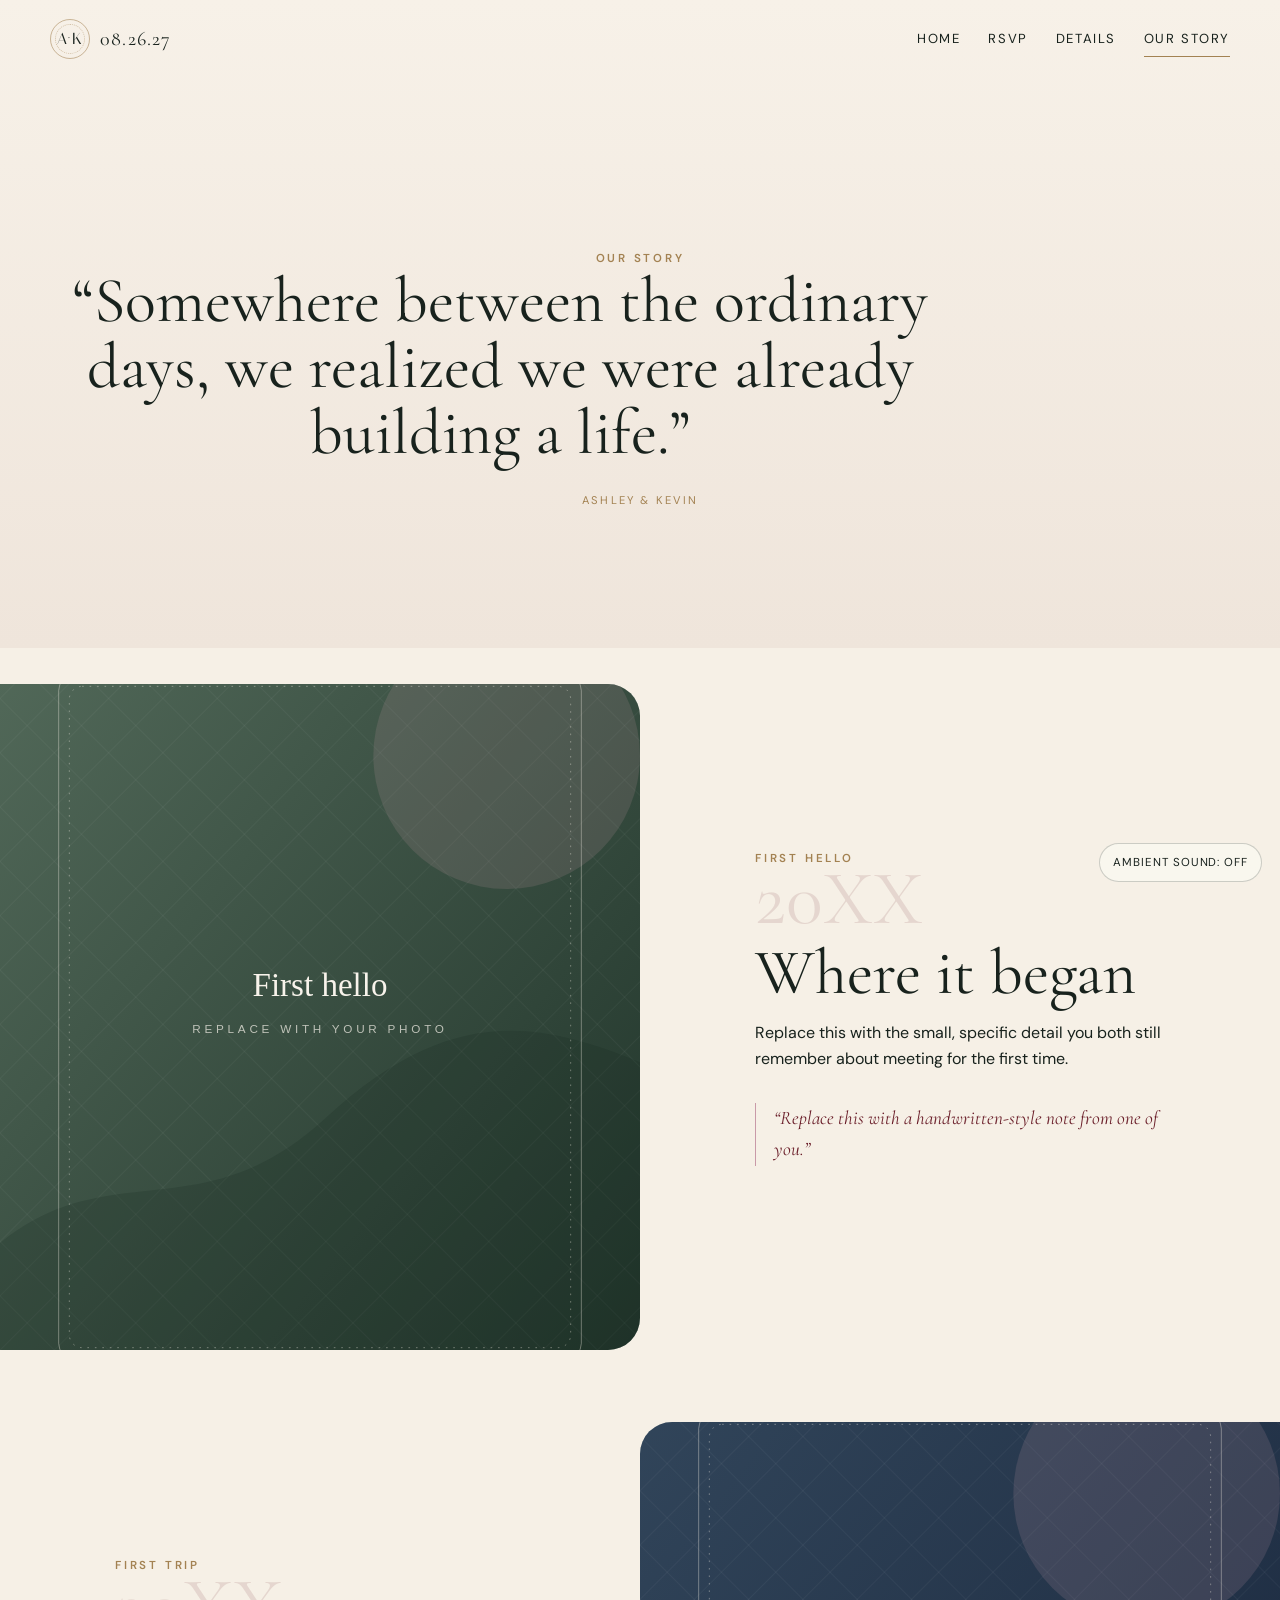
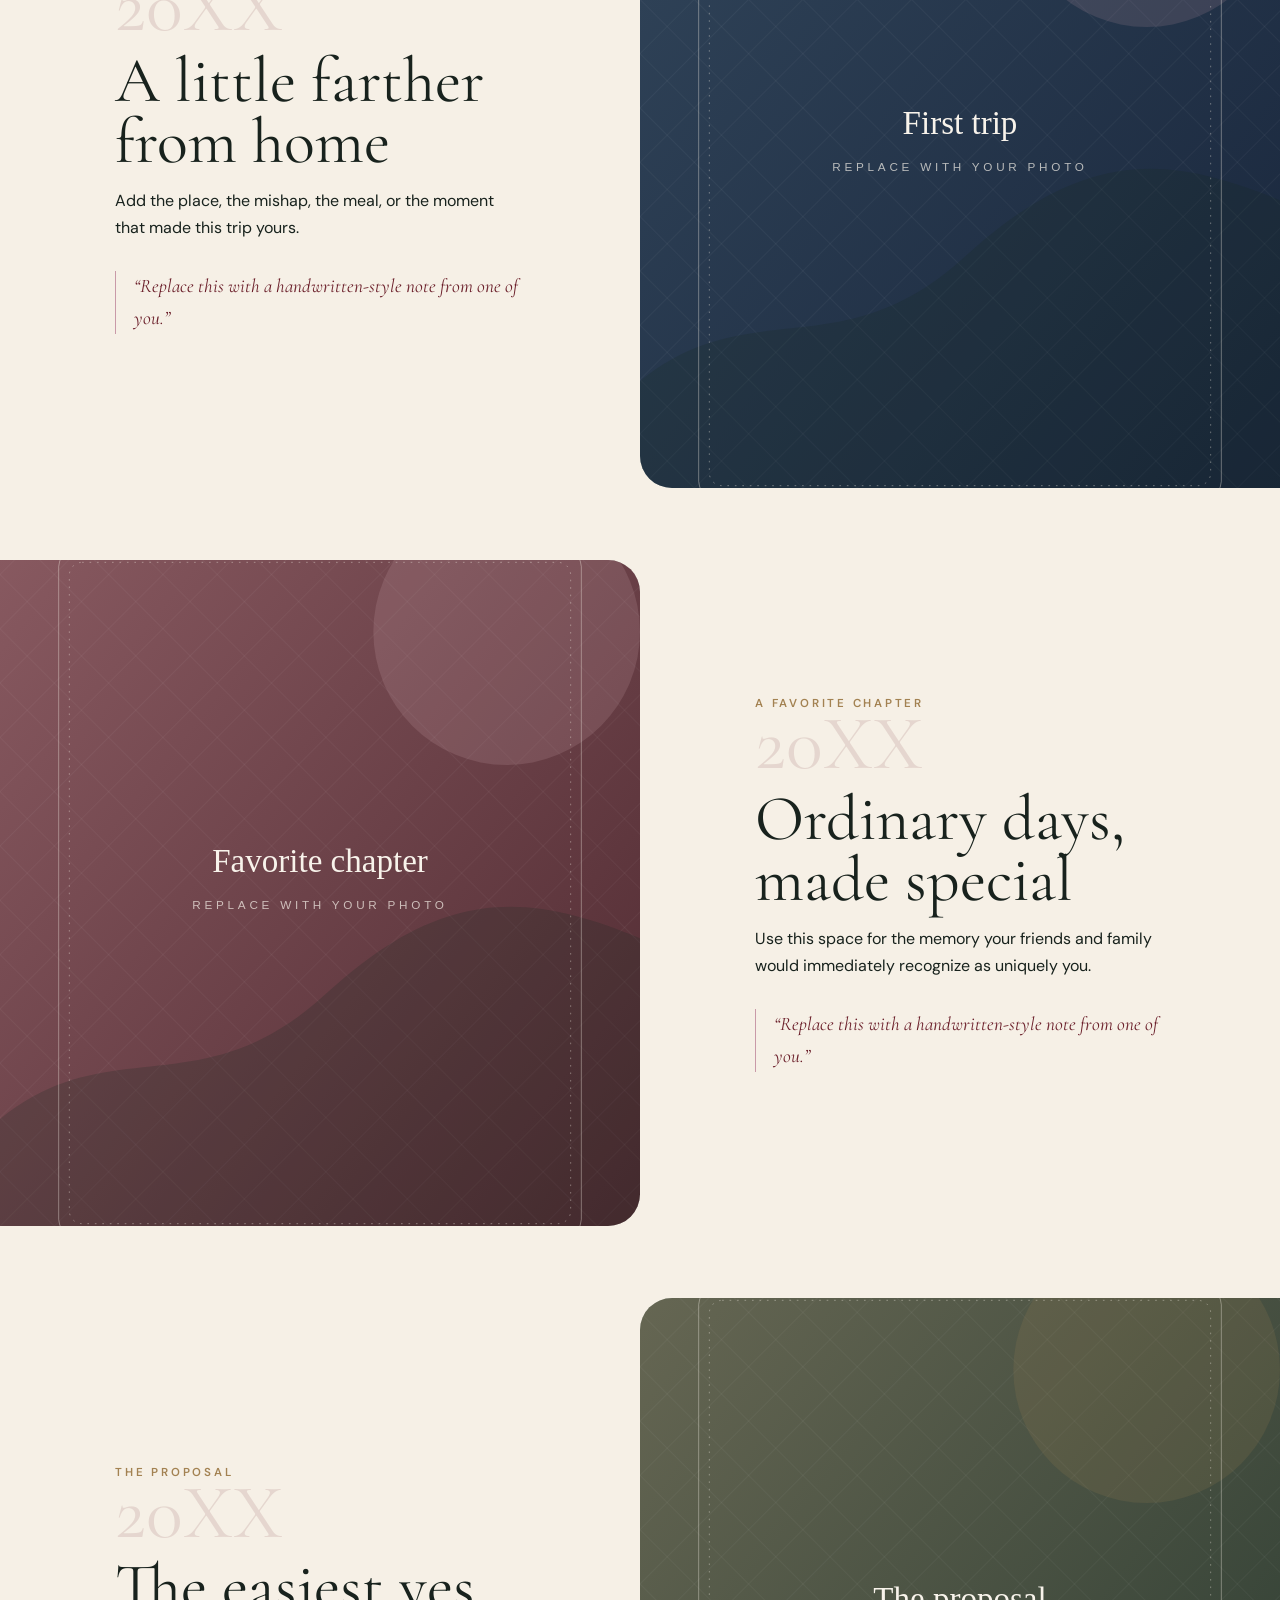
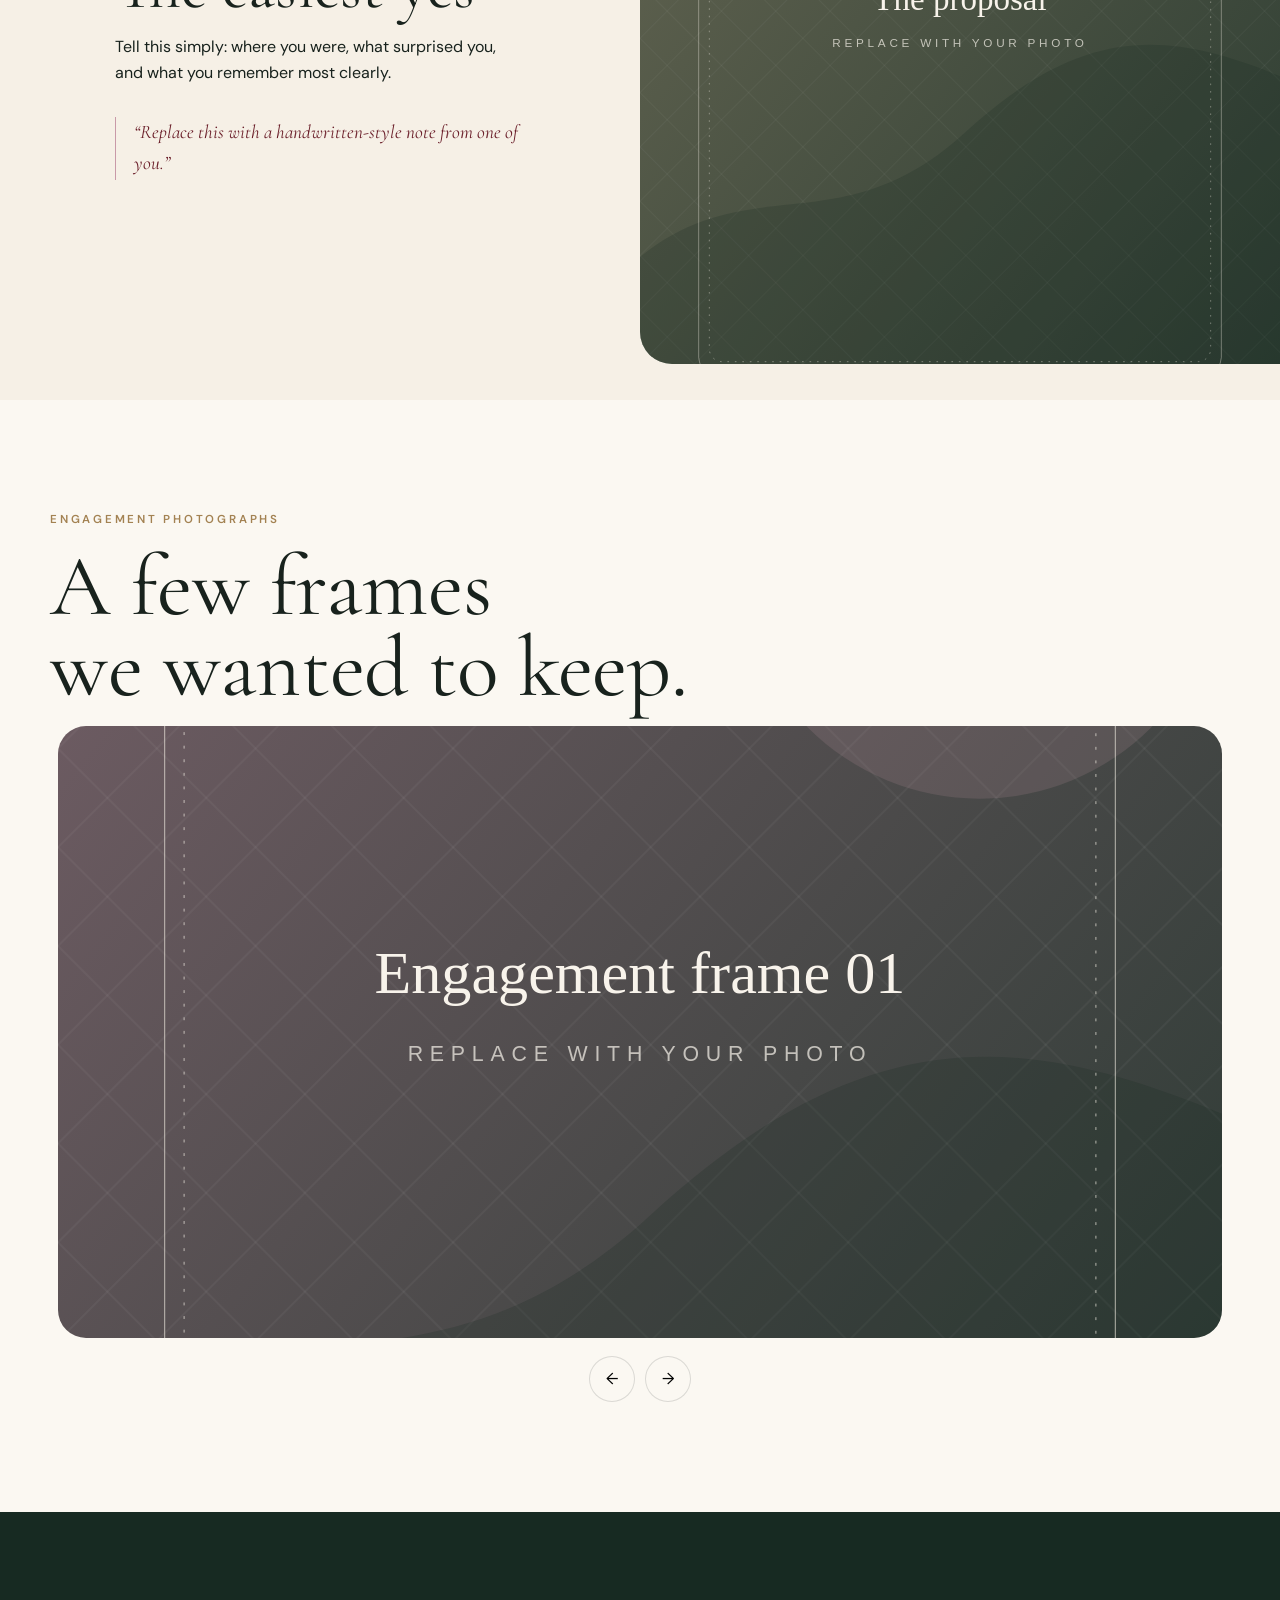
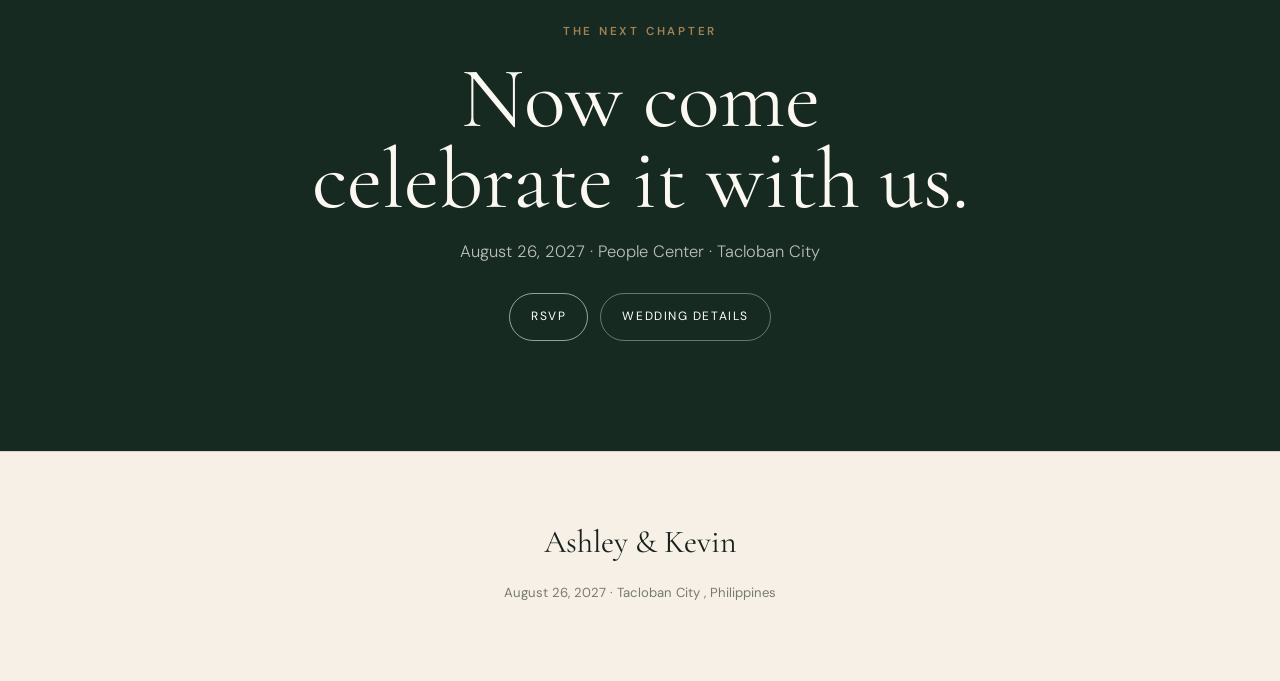
==== story.html @ 01c3bd69 "Add initial wedpage files" ====
<!DOCTYPE html>
<html lang="en">
 <head>
  <meta charset="utf-8"/>
  <meta content="width=device-width,initial-scale=1" name="viewport"/>
  <title>
   Our Love Story · [Bride Name] &amp; [Groom Name]
  </title>
  <link href="assets/css/styles.css" rel="stylesheet"/>
 </head>
 <body data-page="story">
  <a class="skip-link" href="#main">
   Skip to content
  </a>
  <header class="site-header">
   <div class="nav">
    <a class="brand" href="index.html">
     <span class="brand-mark">
      A·K
     </span>
     <span>
      08.26.27
     </span>
    </a>
    <nav class="nav-links">
     <a data-nav="home" href="index.html">
      Home
     </a>
     <a data-nav="rsvp" href="rsvp.html">
      RSVP
     </a>
     <a data-nav="details" href="details.html">
      Details
     </a>
     <a data-nav="story" href="story.html">
      Our Story
     </a>
    </nav>
    <button aria-expanded="false" aria-label="Open menu" class="menu-btn">
     <span>
     </span>
    </button>
   </div>
  </header>
  <div class="mobile-drawer">
   <nav>
    <a href="index.html">
     Home
    </a>
    <a href="rsvp.html">
     RSVP
    </a>
    <a href="details.html">
     Wedding Details
    </a>
    <a href="story.html">
     Our Love Story
    </a>
   </nav>
  </div>
  <button aria-pressed="false" class="sound-toggle" data-on="false" type="button">
   Ambient sound: Off
  </button>
  <main id="main">
   <section class="story-intro">
    <div class="container">
     <div class="eyebrow">
      Our story
     </div>
     <blockquote>
      “Somewhere between the ordinary days, we realized we were already building a life.”
     </blockquote>
     <cite>
      <span data-bride="">
      </span>
      &amp;
      <span data-groom="">
      </span>
     </cite>
    </div>
   </section>
   <div id="story-host">
   </div>
   <section class="section" style="background:var(--paper)">
    <div class="container">
     <div class="eyebrow reveal">
      Engagement photographs
     </div>
     <h2 class="section-title reveal">
      A few frames
      <br/>
      we wanted to keep.
     </h2>
     <div aria-label="Engagement photo carousel" class="carousel-shell reveal">
      <div class="carousel-track">
       <div class="carousel-slide">
        <img alt="Engagement photo placeholder one" loading="lazy" src="assets/images/carousel-01.svg"/>
       </div>
       <div class="carousel-slide">
        <img alt="Engagement photo placeholder two" loading="lazy" src="assets/images/carousel-02.svg"/>
       </div>
       <div class="carousel-slide">
        <img alt="Engagement photo placeholder three" loading="lazy" src="assets/images/carousel-03.svg"/>
       </div>
      </div>
      <div class="carousel-controls">
       <button aria-label="Previous photo" data-prev="">
        ←
       </button>
       <button aria-label="Next photo" data-next="">
        →
       </button>
      </div>
     </div>
    </div>
   </section>
   <section class="section" style="background:var(--forest-deep);color:var(--paper);text-align:center">
    <div class="container">
     <div class="eyebrow reveal">
      The next chapter
     </div>
     <h2 class="section-title reveal">
      Now come
      <br/>
      celebrate it with us.
     </h2>
     <p class="section-lede reveal" style="margin:0 auto 28px;color:rgba(251,248,242,.72)">
      August 26, 2027 · People Center · Tacloban City
     </p>
     <div class="btn-row reveal" style="justify-content:center">
      <a class="btn" href="rsvp.html" style="border-color:rgba(255,255,255,.55);color:white">
       RSVP
      </a>
      <a class="btn" href="details.html" style="border-color:rgba(255,255,255,.35);color:white">
       Wedding details
      </a>
     </div>
    </div>
   </section>
  </main>
  <footer class="footer">
   <div class="container">
    <div class="footer-mark">
     <span data-bride="">
     </span>
     &amp;
     <span data-groom="">
     </span>
    </div>
    <p>
     <span data-date-display="">
     </span>
     ·
     <span data-city="">
     </span>
     , Philippines
    </p>
   </div>
  </footer>
  <script src="assets/js/config.js">
  </script>
  <script src="assets/js/main.js">
  </script>
 </body>
</html>
---- assets/css/styles.css ----
@import url('https://fonts.googleapis.com/css2?family=Cormorant+Garamond:ital,wght@0,400;0,500;0,600;1,400&family=DM+Sans:wght@300;400;500;600&family=Italiana&display=swap');

:root {
  --ivory:#f6f0e6; --paper:#fbf8f2; --ink:#18221d; --forest:#30483a; --forest-deep:#172a22;
  --wine:#6b1f2a; --navy:#17243a; --blush:#c99aa8; --gold:#a38252; --muted:#77766f;
  --line:rgba(24,34,29,.14); --glass:rgba(250,247,239,.76); --shadow:0 24px 70px rgba(21,32,25,.14);
  --serif:'Cormorant Garamond', Georgia, serif; --display:'Italiana','Cormorant Garamond',serif; --sans:'DM Sans',Arial,sans-serif;
  --radius:28px; --max:1180px;
}
*{box-sizing:border-box} html{scroll-behavior:smooth} body{margin:0;background:var(--ivory);color:var(--ink);font-family:var(--sans);font-size:16px;line-height:1.65;overflow-x:hidden}
a{color:inherit;text-decoration:none} button,input,select,textarea{font:inherit} button,a{ -webkit-tap-highlight-color:transparent }
img{max-width:100%;display:block}.skip-link{position:fixed;left:16px;top:-80px;z-index:9999;background:var(--paper);padding:10px 14px;border-radius:8px}.skip-link:focus{top:16px}
.site-header{position:fixed;inset:0 0 auto 0;z-index:1000;height:78px;display:flex;align-items:center;transition:.35s ease}.site-header.scrolled{background:rgba(246,240,230,.9);backdrop-filter:blur(18px);border-bottom:1px solid var(--line)}
.nav{width:min(var(--max),calc(100% - 36px));margin:auto;display:flex;align-items:center;justify-content:space-between}.brand{display:flex;align-items:center;gap:10px;font-family:var(--serif);font-size:1.25rem;letter-spacing:.06em}.brand-mark{width:40px;height:40px;border:1px solid rgba(163,130,82,.55);border-radius:50%;display:grid;place-items:center;font-family:var(--display);font-size:1rem;position:relative}.brand-mark:after{content:"";position:absolute;inset:4px;border:1px dotted rgba(163,130,82,.45);border-radius:50%}
.nav-links{display:flex;gap:28px;align-items:center;font-size:.82rem;text-transform:uppercase;letter-spacing:.12em}.nav-links a{position:relative}.nav-links a:after{content:"";position:absolute;left:0;right:100%;bottom:-7px;height:1px;background:var(--gold);transition:.25s}.nav-links a:hover:after,.nav-links a.active:after{right:0}.nav-rsvp{padding:10px 18px;border:1px solid rgba(24,34,29,.28);border-radius:999px}.menu-btn{display:none;width:44px;height:44px;border:0;background:transparent;position:relative}.menu-btn span,.menu-btn:before,.menu-btn:after{content:"";position:absolute;left:10px;right:10px;height:1px;background:var(--ink);transition:.25s}.menu-btn:before{top:14px}.menu-btn span{top:21px}.menu-btn:after{top:28px}.menu-btn.open:before{transform:translateY(7px) rotate(45deg)}.menu-btn.open span{opacity:0}.menu-btn.open:after{transform:translateY(-7px) rotate(-45deg)}
.mobile-drawer{position:fixed;inset:0;z-index:990;background:rgba(246,240,230,.98);display:grid;place-items:center;opacity:0;visibility:hidden;transition:.3s}.mobile-drawer.open{opacity:1;visibility:visible}.mobile-drawer nav{display:flex;flex-direction:column;text-align:center;gap:24px;font-family:var(--serif);font-size:2rem}.sound-toggle{position:fixed;right:18px;bottom:18px;z-index:850;border:1px solid rgba(24,34,29,.2);background:rgba(250,247,239,.88);backdrop-filter:blur(12px);border-radius:999px;padding:9px 13px;font-size:.72rem;letter-spacing:.08em;text-transform:uppercase;color:var(--ink);cursor:pointer}
.container{width:min(var(--max),calc(100% - 36px));margin-inline:auto}.section{padding:110px 0}.eyebrow{font-size:.72rem;text-transform:uppercase;letter-spacing:.24em;color:var(--gold);font-weight:600}.section-title{font-family:var(--serif);font-weight:400;font-size:clamp(2.6rem,7vw,5.4rem);line-height:.94;margin:.2em 0}.section-lede{max-width:660px;color:#565b56;font-weight:300;font-size:1.03rem}.hairline{width:74px;height:1px;background:var(--gold);margin:24px 0}.btn-row{display:flex;gap:12px;flex-wrap:wrap}.btn{display:inline-flex;align-items:center;justify-content:center;min-height:48px;padding:0 21px;border-radius:999px;border:1px solid var(--ink);font-size:.75rem;text-transform:uppercase;letter-spacing:.13em;transition:.25s;background:transparent;cursor:pointer}.btn.primary{background:var(--forest-deep);border-color:var(--forest-deep);color:var(--paper)}.btn.secondary{background:rgba(251,248,242,.45)}.btn:hover{transform:translateY(-2px);box-shadow:0 8px 25px rgba(24,34,29,.1)}
.reveal{opacity:0;transform:translateY(22px);transition:opacity .8s ease,transform .8s ease}.reveal.visible{opacity:1;transform:none}
.page-hero{padding:160px 0 88px;position:relative;overflow:hidden}.page-hero:before{content:"";position:absolute;width:340px;height:340px;border-radius:50%;background:radial-gradient(circle,rgba(201,154,168,.16),transparent 65%);right:-90px;top:30px}.page-hero .section-title{max-width:900px}
/* HOME */
.hero{min-height:100svh;display:grid;place-items:center;position:relative;overflow:hidden;background:radial-gradient(circle at 50% 36%,rgba(255,255,255,.72),transparent 34%),linear-gradient(180deg,#f9f4eb 0%,#f2eadf 64%,#dfe2d7 100%)}
.hero-landscape{position:absolute;inset:auto 0 0;height:41%;pointer-events:none}.hero-landscape:before{content:"";position:absolute;inset:15% -8% -30%;background:linear-gradient(180deg,rgba(48,72,58,.08),rgba(23,42,34,.28));clip-path:polygon(0 45%,12% 31%,23% 42%,33% 20%,44% 40%,57% 22%,69% 39%,81% 18%,100% 35%,100% 100%,0 100%)}.hero-landscape:after{content:"";position:absolute;left:-5%;right:-5%;bottom:-30px;height:52%;background:linear-gradient(180deg,rgba(23,36,58,.05),rgba(23,36,58,.14));border-radius:50% 50% 0 0/25% 25% 0 0;animation:water 8s ease-in-out infinite alternate}@keyframes water{to{transform:translateY(8px) scaleX(1.02)}}
.hero-inner{position:relative;z-index:4;text-align:center;width:min(920px,calc(100% - 32px));padding:90px 0 155px}.hero-kicker{font-size:.72rem;letter-spacing:.28em;text-transform:uppercase;color:var(--gold);margin-bottom:23px}.monogram{width:158px;height:158px;margin:0 auto 23px;position:relative;display:grid;place-items:center;color:var(--forest-deep)}.monogram:before,.monogram:after{content:"";position:absolute;border:1px solid rgba(163,130,82,.48);border-radius:48% 52% 50% 50%;inset:3px;transform:rotate(8deg)}.monogram:after{inset:12px;transform:rotate(-12deg);border-style:dotted}.mono-letters{font-family:var(--display);font-size:4.8rem;letter-spacing:-.25em;transform:translateX(-.12em)}.mono-letters i{font-family:var(--serif);font-size:1.55rem;color:var(--gold);font-weight:400;margin:0 .2em}.hero-names{font-family:var(--serif);font-weight:400;font-size:clamp(3.3rem,9vw,7.3rem);line-height:.83;margin:0;letter-spacing:-.035em}.hero-date{font-family:var(--serif);font-size:1.25rem;letter-spacing:.24em;margin:20px 0 6px}.hero-location{font-size:.78rem;letter-spacing:.16em;text-transform:uppercase;color:#4f5d54}.hero-copy{font-family:var(--serif);font-size:clamp(1.2rem,2.5vw,1.55rem);max-width:580px;margin:24px auto 26px;color:#465047}.hero .btn-row{justify-content:center}
.countdown-wrap{position:absolute;z-index:6;left:50%;transform:translateX(-50%);bottom:40px;width:min(680px,calc(100% - 32px));padding:14px;border:1px solid rgba(255,255,255,.52);border-radius:24px;background:rgba(250,247,239,.68);backdrop-filter:blur(18px);box-shadow:0 15px 45px rgba(23,42,34,.09)}.countdown{display:grid;grid-template-columns:repeat(4,1fr)}.countdown div{padding:8px 10px;border-right:1px solid var(--line)}.countdown div:last-child{border-right:0}.countdown strong{display:block;font-family:var(--serif);font-size:2rem;line-height:1}.countdown span{font-size:.58rem;letter-spacing:.16em;text-transform:uppercase;color:#646962}.countdown-label{text-align:center;font-family:var(--serif);font-style:italic;font-size:.92rem;margin-bottom:7px;color:#585f58}.scroll-cue{position:absolute;bottom:18px;left:28px;z-index:5;font-size:.6rem;text-transform:uppercase;letter-spacing:.18em;writing-mode:vertical-rl}.scroll-cue:after{content:"";display:block;width:1px;height:48px;background:var(--gold);margin:10px auto}
.botanical{position:absolute;z-index:3;opacity:.67;filter:drop-shadow(0 16px 28px rgba(25,44,34,.08));animation:sway 7s ease-in-out infinite alternate;transform-origin:bottom}.botanical.left{width:260px;left:-55px;bottom:17%;}.botanical.right{width:230px;right:-42px;top:8%;animation-delay:-2s}@keyframes sway{to{transform:rotate(2.2deg) translateY(5px)}}.petal{position:absolute;z-index:2;width:9px;height:15px;border-radius:70% 30% 60% 40%;background:var(--blush);opacity:.22;animation:fall linear infinite}@keyframes fall{from{transform:translate3d(0,-12vh,0) rotate(0)}to{transform:translate3d(42px,112vh,0) rotate(280deg)}}
.invite-strip{background:var(--forest-deep);color:var(--paper);padding:78px 0}.invite-strip .container{display:grid;grid-template-columns:1fr 1.2fr;gap:60px;align-items:center}.invite-strip .section-title{font-size:clamp(2.4rem,5vw,4.6rem)}.invite-strip p{color:rgba(251,248,242,.75)}.date-card{border:1px solid rgba(251,248,242,.23);border-radius:var(--radius);padding:38px;display:grid;grid-template-columns:auto 1fr;gap:32px;align-items:center;background:rgba(255,255,255,.025)}.date-card .big-day{font-family:var(--serif);font-size:5.5rem;line-height:.8}.date-card strong{font-family:var(--serif);font-size:1.5rem;font-weight:400}.date-card small{display:block;color:rgba(251,248,242,.65);margin-top:6px}.feature-grid{display:grid;grid-template-columns:repeat(3,1fr);gap:18px;margin-top:46px}.feature-card{min-height:330px;border-radius:var(--radius);padding:32px;background:var(--paper);border:1px solid var(--line);position:relative;overflow:hidden;display:flex;flex-direction:column;justify-content:flex-end}.feature-card:before{content:"";position:absolute;inset:0;background:radial-gradient(circle at 80% 15%,rgba(201,154,168,.17),transparent 34%)}.feature-card:nth-child(2):before{background:radial-gradient(circle at 72% 18%,rgba(23,36,58,.15),transparent 36%)}.feature-card:nth-child(3):before{background:radial-gradient(circle at 76% 20%,rgba(48,72,58,.17),transparent 36%)}.feature-card h3{font-family:var(--serif);font-size:2rem;font-weight:400;line-height:1.05;margin:0 0 8px}.feature-card p{color:#626762}.feature-card a{font-size:.72rem;text-transform:uppercase;letter-spacing:.14em;border-bottom:1px solid var(--gold);width:max-content;padding-bottom:4px}
/* FORMS */
.form-shell{display:grid;grid-template-columns:.75fr 1.25fr;gap:70px;align-items:start}.form-aside{position:sticky;top:115px}.form-panel{background:var(--paper);border:1px solid var(--line);border-radius:30px;padding:clamp(24px,5vw,48px);box-shadow:var(--shadow)}.field-grid{display:grid;grid-template-columns:1fr 1fr;gap:18px}.field{display:flex;flex-direction:column;gap:8px;margin-bottom:18px}.field.full{grid-column:1/-1}.field label{font-size:.72rem;text-transform:uppercase;letter-spacing:.11em;color:#656760}.field input,.field select,.field textarea{width:100%;border:0;border-bottom:1px solid #b9b5ab;background:transparent;padding:12px 2px;color:var(--ink);outline:none;border-radius:0}.field textarea{min-height:105px;resize:vertical}.field input:focus,.field select:focus,.field textarea:focus{border-color:var(--forest);box-shadow:0 1px 0 var(--forest)}.radio-row{display:flex;gap:12px;flex-wrap:wrap}.choice{position:relative}.choice input{position:absolute;opacity:0}.choice label{display:block;border:1px solid var(--line);padding:11px 15px;border-radius:999px;cursor:pointer;text-transform:none;letter-spacing:0;font-size:.9rem}.choice input:checked+label{background:var(--forest-deep);color:white;border-color:var(--forest-deep)}.form-note{padding:15px 18px;background:rgba(163,130,82,.08);border-left:2px solid var(--gold);font-size:.86rem;color:#5d5d55;margin:18px 0}.success-state{display:none;text-align:center;padding:35px 10px}.success-state.show{display:block}.success-ring{width:92px;height:92px;border:1px solid var(--gold);border-radius:50%;margin:auto;display:grid;place-items:center;animation:successPop .7s cubic-bezier(.17,.84,.44,1.18)}.success-ring span{font-family:var(--serif);font-size:2.6rem}@keyframes successPop{from{transform:scale(.55);opacity:0}}
/* DETAILS */
.quickfacts{display:grid;grid-template-columns:repeat(4,1fr);gap:1px;background:var(--line);border:1px solid var(--line);border-radius:24px;overflow:hidden;margin-top:44px}.fact{background:var(--paper);padding:28px}.fact small{display:block;font-size:.64rem;text-transform:uppercase;letter-spacing:.16em;color:var(--gold);margin-bottom:8px}.fact strong{font-family:var(--serif);font-size:1.35rem;font-weight:500}.timeline{position:relative;margin-top:50px}.timeline:before{content:"";position:absolute;left:50%;top:0;bottom:0;width:1px;background:var(--line)}.timeline-item{display:grid;grid-template-columns:1fr 74px 1fr;align-items:center;margin:0 0 18px}.timeline-item:nth-child(odd) .timeline-copy{grid-column:1;text-align:right}.timeline-item:nth-child(odd) .timeline-time{grid-column:2}.timeline-item:nth-child(odd) .timeline-empty{grid-column:3}.timeline-item:nth-child(even) .timeline-empty{grid-column:1}.timeline-item:nth-child(even) .timeline-time{grid-column:2}.timeline-item:nth-child(even) .timeline-copy{grid-column:3}.timeline-time{width:58px;height:58px;border-radius:50%;background:var(--paper);border:1px solid var(--gold);display:grid;place-items:center;font-size:.65rem;text-align:center;z-index:2}.timeline-copy{padding:28px}.timeline-copy h3{font-family:var(--serif);font-size:1.7rem;font-weight:400;margin:0}.timeline-copy p{margin:3px 0;color:#666962;font-size:.9rem}.palette-grid{display:grid;grid-template-columns:repeat(4,1fr);gap:12px;margin:28px 0}.swatch{border-radius:20px;overflow:hidden;border:1px solid var(--line);background:var(--paper)}.swatch-color{height:120px}.swatch-meta{padding:15px}.swatch-meta strong{display:block;font-family:var(--serif);font-size:1.2rem}.swatch-meta small{color:#696b65}.attire-grid,.info-grid{display:grid;grid-template-columns:1fr 1fr;gap:18px}.info-card{background:var(--paper);border:1px solid var(--line);border-radius:24px;padding:28px}.info-card h3{font-family:var(--serif);font-size:1.65rem;font-weight:400;margin:0 0 8px}.info-card p{color:#626660;margin-top:0}.faq{border-top:1px solid var(--line)}.faq-item{border-bottom:1px solid var(--line)}.faq-q{width:100%;background:none;border:0;padding:22px 0;text-align:left;display:flex;justify-content:space-between;gap:20px;font-family:var(--serif);font-size:1.35rem;color:var(--ink);cursor:pointer}.faq-q span:last-child{font-family:var(--sans);transition:.2s}.faq-q[aria-expanded=true] span:last-child{transform:rotate(45deg)}.faq-a{max-height:0;overflow:hidden;transition:max-height .35s ease}.faq-a p{padding:0 0 22px;margin:0;color:#60655f;max-width:760px}
/* STORY */
.story-intro{min-height:72vh;display:grid;place-items:center;text-align:center;padding-top:110px;position:relative;background:linear-gradient(180deg,#f7f1e8,#efe5db)}.story-intro blockquote{font-family:var(--serif);font-size:clamp(2rem,5vw,4.5rem);line-height:1.03;max-width:900px;margin:0}.story-intro cite{display:block;margin-top:25px;font-style:normal;font-size:.7rem;text-transform:uppercase;letter-spacing:.2em;color:var(--gold)}.story-chapter{display:grid;grid-template-columns:1fr 1fr;min-height:82vh;align-items:center}.story-chapter:nth-child(even) .story-image{order:2}.story-image{height:74vh;min-height:480px;overflow:hidden;border-radius:0 32px 32px 0;background:#d9ddd6}.story-chapter:nth-child(even) .story-image{border-radius:32px 0 0 32px}.story-image img{width:100%;height:100%;object-fit:cover;transition:transform 1s ease}.story-image:hover img{transform:scale(1.025)}.story-copy{padding:9vw;max-width:680px}.story-copy .year{font-family:var(--serif);font-size:4.8rem;color:rgba(107,31,42,.12);line-height:.8}.story-copy h2{font-family:var(--serif);font-size:clamp(2.5rem,5vw,4.2rem);font-weight:400;line-height:.95;margin:14px 0}.handnote{font-family:var(--serif);font-style:italic;font-size:1.2rem;color:var(--wine);border-left:1px solid var(--blush);padding-left:18px;margin-top:30px}.carousel-shell{position:relative;overflow:hidden}.carousel-track{display:flex;transition:transform .5s ease}.carousel-slide{min-width:100%;padding:0 8px}.carousel-slide img{width:100%;height:min(68vh,680px);object-fit:cover;border-radius:28px}.carousel-controls{display:flex;justify-content:center;gap:10px;margin-top:18px}.carousel-controls button{width:46px;height:46px;border-radius:50%;border:1px solid var(--line);background:var(--paper);cursor:pointer}
.footer{padding:64px 0;border-top:1px solid var(--line);text-align:center}.footer-mark{font-family:var(--serif);font-size:2rem}.footer p{color:#777a73;font-size:.82rem}.footer-nav{display:flex;justify-content:center;gap:22px;flex-wrap:wrap;font-size:.72rem;text-transform:uppercase;letter-spacing:.12em;margin:18px 0}
@media(max-width:900px){.nav-links{display:none}.menu-btn{display:block}.invite-strip .container,.form-shell{grid-template-columns:1fr}.form-aside{position:static}.feature-grid{grid-template-columns:1fr}.quickfacts{grid-template-columns:1fr 1fr}.palette-grid{grid-template-columns:1fr 1fr}.story-chapter{grid-template-columns:1fr;min-height:auto}.story-chapter:nth-child(even) .story-image{order:0}.story-image,.story-chapter:nth-child(even) .story-image{height:54vh;min-height:380px;border-radius:0}.story-copy{padding:70px 28px}.botanical.left{width:190px}.botanical.right{width:170px}.attire-grid,.info-grid{grid-template-columns:1fr}}
@media(max-width:600px){.site-header{height:68px}.container{width:min(100% - 28px,var(--max))}.section{padding:82px 0}.hero-inner{padding:78px 0 170px}.hero-names{font-size:clamp(3.05rem,16vw,4.8rem)}.monogram{width:125px;height:125px}.mono-letters{font-size:3.8rem}.hero-copy{font-size:1.08rem}.botanical{opacity:.42}.botanical.left{left:-90px;bottom:20%}.botanical.right{right:-80px}.countdown-wrap{bottom:24px}.countdown strong{font-size:1.5rem}.countdown span{font-size:.5rem}.scroll-cue{display:none}.field-grid{grid-template-columns:1fr}.quickfacts{grid-template-columns:1fr}.palette-grid{grid-template-columns:1fr 1fr}.swatch-color{height:88px}.timeline:before{left:28px}.timeline-item,.timeline-item:nth-child(odd),.timeline-item:nth-child(even){grid-template-columns:58px 1fr}.timeline-item .timeline-time,.timeline-item:nth-child(odd) .timeline-time,.timeline-item:nth-child(even) .timeline-time{grid-column:1;grid-row:1}.timeline-item .timeline-copy,.timeline-item:nth-child(odd) .timeline-copy,.timeline-item:nth-child(even) .timeline-copy{grid-column:2;grid-row:1;text-align:left;padding:18px 0 18px 15px}.timeline-empty{display:none}.date-card{grid-template-columns:1fr;padding:28px}.date-card .big-day{font-size:4.5rem}.page-hero{padding-top:125px}.story-intro{min-height:64vh}.story-image{height:48vh;min-height:330px}.sound-toggle{right:12px;bottom:12px}.btn{width:100%}.btn-row{width:100%}}
@media (prefers-reduced-motion:reduce){*,*:before,*:after{scroll-behavior:auto!important;animation-duration:.001ms!important;animation-iteration-count:1!important;transition-duration:.001ms!important}.reveal{opacity:1;transform:none}}

/* Watercolor invitation artwork */
.watercolor-hero-art{position:absolute;inset:0;z-index:2;pointer-events:none;overflow:hidden}
.watercolor-frame{position:absolute;inset:-2%;width:104%;height:104%;object-fit:cover;opacity:.84;mix-blend-mode:multiply;filter:saturate(.88) contrast(.96)}
.watercolor-corner{position:absolute;width:min(48vw,690px);height:auto;opacity:.32;mix-blend-mode:multiply;filter:saturate(.9);pointer-events:none}
.watercolor-corner-left{left:-22%;bottom:-24%;transform:rotate(7deg)}
.watercolor-corner-right{right:-23%;top:-21%;transform:rotate(187deg)}
.hero-landscape{z-index:1;opacity:.55}
.hero-inner,.countdown-wrap,.scroll-cue{z-index:5}
.botanical{display:none!important}

/* Falling watercolor leaves: fixed so they drift through the full page, not only the hero. */
.watercolor-leaf-field{position:fixed;inset:0;z-index:3;pointer-events:none;overflow:hidden;contain:layout paint;isolation:isolate}
.watercolor-leaf{position:absolute;top:-18vh;width:var(--leaf-size,28px);height:auto;opacity:var(--leaf-opacity,.42);will-change:transform;filter:drop-shadow(0 5px 7px rgba(76,48,54,.06));animation:watercolorLeafFall var(--leaf-duration,16s) linear infinite;animation-delay:var(--leaf-delay,0s)}
@keyframes watercolorLeafFall{
  0%{transform:translate3d(0,-16vh,0) rotate(var(--leaf-rot-start,0deg)) scale(.92)}
  22%{transform:translate3d(var(--leaf-drift-a,20px),24vh,0) rotate(calc(var(--leaf-rot-start,0deg) + 95deg)) scale(1)}
  55%{transform:translate3d(var(--leaf-drift-b,-18px),58vh,0) rotate(calc(var(--leaf-rot-start,0deg) + 205deg)) scale(.96)}
  82%{transform:translate3d(var(--leaf-drift-c,28px),88vh,0) rotate(calc(var(--leaf-rot-start,0deg) + 305deg)) scale(1.03)}
  100%{transform:translate3d(var(--leaf-drift-d,8px),118vh,0) rotate(calc(var(--leaf-rot-start,0deg) + 390deg)) scale(.96)}
}

@media(max-width:900px){
  .watercolor-frame{inset:-1% -16%;width:132%;height:102%;object-position:center top;opacity:.76}
  .watercolor-corner{width:72vw;opacity:.22}
  .watercolor-corner-left{left:-38%;bottom:-10%}
  .watercolor-corner-right{right:-42%;top:-8%}
  .watercolor-leaf{opacity:calc(var(--leaf-opacity,.42) * .78)}
}
@media(max-width:600px){
  .watercolor-frame{inset:0 -30%;width:160%;height:100%;opacity:.66}
  .watercolor-corner{display:none}
}
@media(prefers-reduced-motion:reduce){.watercolor-leaf-field{display:none}}

/* =========================================================
   RESPONSIVE HERO COMPOSITION v2
   Keep invitation content and watercolor art composed at any
   browser width/height without overlapping or offscreen crops.
   ========================================================= */
.hero{
  min-height:100svh;
  height:auto;
  display:flex;
  flex-direction:column;
  justify-content:center;
  align-items:center;
  padding:clamp(82px,10vh,112px) 0 clamp(28px,5vh,54px);
  isolation:isolate;
}

/* The watercolor frame always matches the hero box. This keeps the complete
   frame visible instead of zooming it to 132-160% on tablets/phones. */
.watercolor-hero-art{
  inset:0;
  width:100%;
  height:100%;
}
.watercolor-frame{
  inset:0;
  width:100%;
  height:100%;
  object-fit:fill;
  object-position:center;
  opacity:.76;
}

/* The generated hero frame already contains floral corners. Removing the
   duplicated cropped frame prevents giant flowers on narrow/tall screens. */
.watercolor-corner{
  display:none!important;
}

/* Hero content and countdown now live in normal document flow. They can
   shrink on short screens or naturally make the hero slightly taller instead
   of colliding. */
.hero-inner{
  flex:0 0 auto;
  width:min(920px,calc(100% - 32px));
  padding:clamp(12px,2.2vh,26px) 0 clamp(18px,3vh,34px);
}
.countdown-wrap{
  position:relative;
  left:auto;
  bottom:auto;
  transform:none;
  flex:0 0 auto;
  width:min(680px,calc(100% - 32px));
  margin:0 auto;
}
.scroll-cue{
  bottom:clamp(14px,2vh,24px);
}

/* Prevent text dimensions from being controlled almost entirely by width.
   On wide-but-short browser windows, height now participates too. */
.hero-names{
  font-size:clamp(2.75rem,min(8vw,9.5vh),7.3rem);
}
.monogram{
  width:clamp(108px,min(11vw,17vh),158px);
  height:clamp(108px,min(11vw,17vh),158px);
  margin-bottom:clamp(12px,2vh,23px);
}
.mono-letters{
  font-size:clamp(3.25rem,min(5vw,8vh),4.8rem);
}
.hero-kicker{
  margin-bottom:clamp(12px,2.2vh,23px);
}
.hero-date{
  margin:clamp(10px,1.7vh,20px) 0 6px;
}
.hero-copy{
  margin:clamp(13px,2vh,24px) auto clamp(15px,2.3vh,26px);
}

/* The landscape is decorative only; keep it pinned to the lower hero without
   forcing the invitation content to match its dimensions. */
.hero-landscape{
  height:clamp(220px,38%,420px);
}

/* Wide laptops with a short browser viewport need vertical compression. */
@media (min-width:901px) and (max-height:820px){
  .hero{
    padding-top:82px;
    padding-bottom:24px;
  }
  .hero-inner{
    padding-top:4px;
    padding-bottom:14px;
  }
  .hero-kicker{font-size:.65rem;margin-bottom:8px}
  .monogram{width:92px;height:92px;margin-bottom:8px}
  .mono-letters{font-size:2.9rem}
  .mono-letters i{font-size:1.15rem}
  .hero-names{font-size:clamp(2.8rem,7.2vh,4.7rem);line-height:.88}
  .hero-date{font-size:1rem;margin:9px 0 3px}
  .hero-location{font-size:.69rem}
  .hero-copy{font-size:1.08rem;line-height:1.42;margin:10px auto 12px;max-width:640px}
  .hero .btn{min-height:42px;padding-inline:18px}
  .countdown-wrap{padding:10px;width:min(650px,calc(100% - 32px))}
  .countdown-label{font-size:.82rem;margin-bottom:3px}
  .countdown div{padding:5px 10px}
  .countdown strong{font-size:1.65rem}
}

/* Very short windows should scroll rather than overlap. */
@media (max-height:620px){
  .hero{
    justify-content:flex-start;
    min-height:100svh;
    padding-top:76px;
  }
  .scroll-cue{display:none}
}

@media (max-width:900px){
  .hero{
    padding-top:clamp(78px,9vh,98px);
    padding-bottom:30px;
  }
  .watercolor-frame{
    inset:0;
    width:100%;
    height:100%;
    object-fit:fill;
    object-position:center;
    opacity:.68;
  }
  .hero-inner{
    padding:12px 0 22px;
  }
}

@media (max-width:600px){
  .hero{
    min-height:100svh;
    padding:76px 0 22px;
  }
  .watercolor-frame{
    inset:0;
    width:100%;
    height:100%;
    opacity:.58;
  }
  .hero-inner{
    width:min(100% - 26px,580px);
    padding:8px 0 18px;
  }
  .hero-names{
    font-size:clamp(2.8rem,15vw,4.35rem);
  }
  .hero-copy{
    max-width:92%;
    line-height:1.5;
  }
  .countdown-wrap{
    width:calc(100% - 24px);
    border-radius:20px;
    padding:10px 6px;
  }
  .countdown div{padding:7px 4px}
  .countdown strong{font-size:clamp(1.3rem,7vw,1.65rem)}
  .countdown span{font-size:.46rem;letter-spacing:.11em}
  .countdown-label{font-size:.8rem;margin-bottom:4px}
}

/* Portrait phones/tablets have a much taller canvas than the source artwork.
   Use a subtle center crop only in extreme portrait mode to avoid stretching
   the watercolor too vertically, while still keeping all important decor at
   the edges. */
@media (max-aspect-ratio:3/4){
  .watercolor-frame{
    object-fit:cover;
    width:112%;
    left:-6%;
    height:100%;
  }
}


/* =========================================================
   PORTRAIT WATERCOLOUR ART
   Mobile devices load a dedicated vertical composition instead of
   stretching/cropping the desktop landscape artwork.
   ========================================================= */
.watercolor-frame-picture{
  position:absolute;
  inset:0;
  width:100%;
  height:100%;
  display:block;
}
.watercolor-frame-picture .watercolor-frame{
  position:absolute;
  inset:0;
  width:100%;
  height:100%;
}

@media (max-width:700px){
  .watercolor-frame-picture .watercolor-frame{
    inset:0;
    left:0;
    width:100%;
    height:100%;
    object-fit:cover;
    object-position:center center;
    opacity:.66;
  }
}

/* The portrait artwork was composed for tall phones, so do not apply the
   old emergency horizontal enlargement/crop to it. */
@media (max-width:700px) and (max-aspect-ratio:3/4){
  .watercolor-frame-picture .watercolor-frame{
    width:100%;
    left:0;
    object-fit:cover;
    object-position:center center;
  }
}

/* On very narrow phones preserve the top floral framing while keeping the
   sunset and lower foliage visible behind the countdown. */
@media (max-width:430px){
  .watercolor-frame-picture .watercolor-frame{
    object-position:center 48%;
    opacity:.64;
  }
}


/* RSVP submission feedback */
.form-status {
  min-height: 1.5rem;
  margin: 1rem 0 0;
  font-size: 0.9rem;
  line-height: 1.5;
}

.form-status.sending {
  color: var(--navy, #17243a);
}

.form-status.error {
  color: #8a2331;
}

#rsvp-form[aria-busy="true"] {
  opacity: 0.82;
}

#rsvp-form button:disabled {
  cursor: wait;
  opacity: 0.7;
}

.submission-reference {
  margin-top: 0.75rem;
  font-size: 0.78rem;
  color: #6d716b;
  overflow-wrap: anywhere;
}
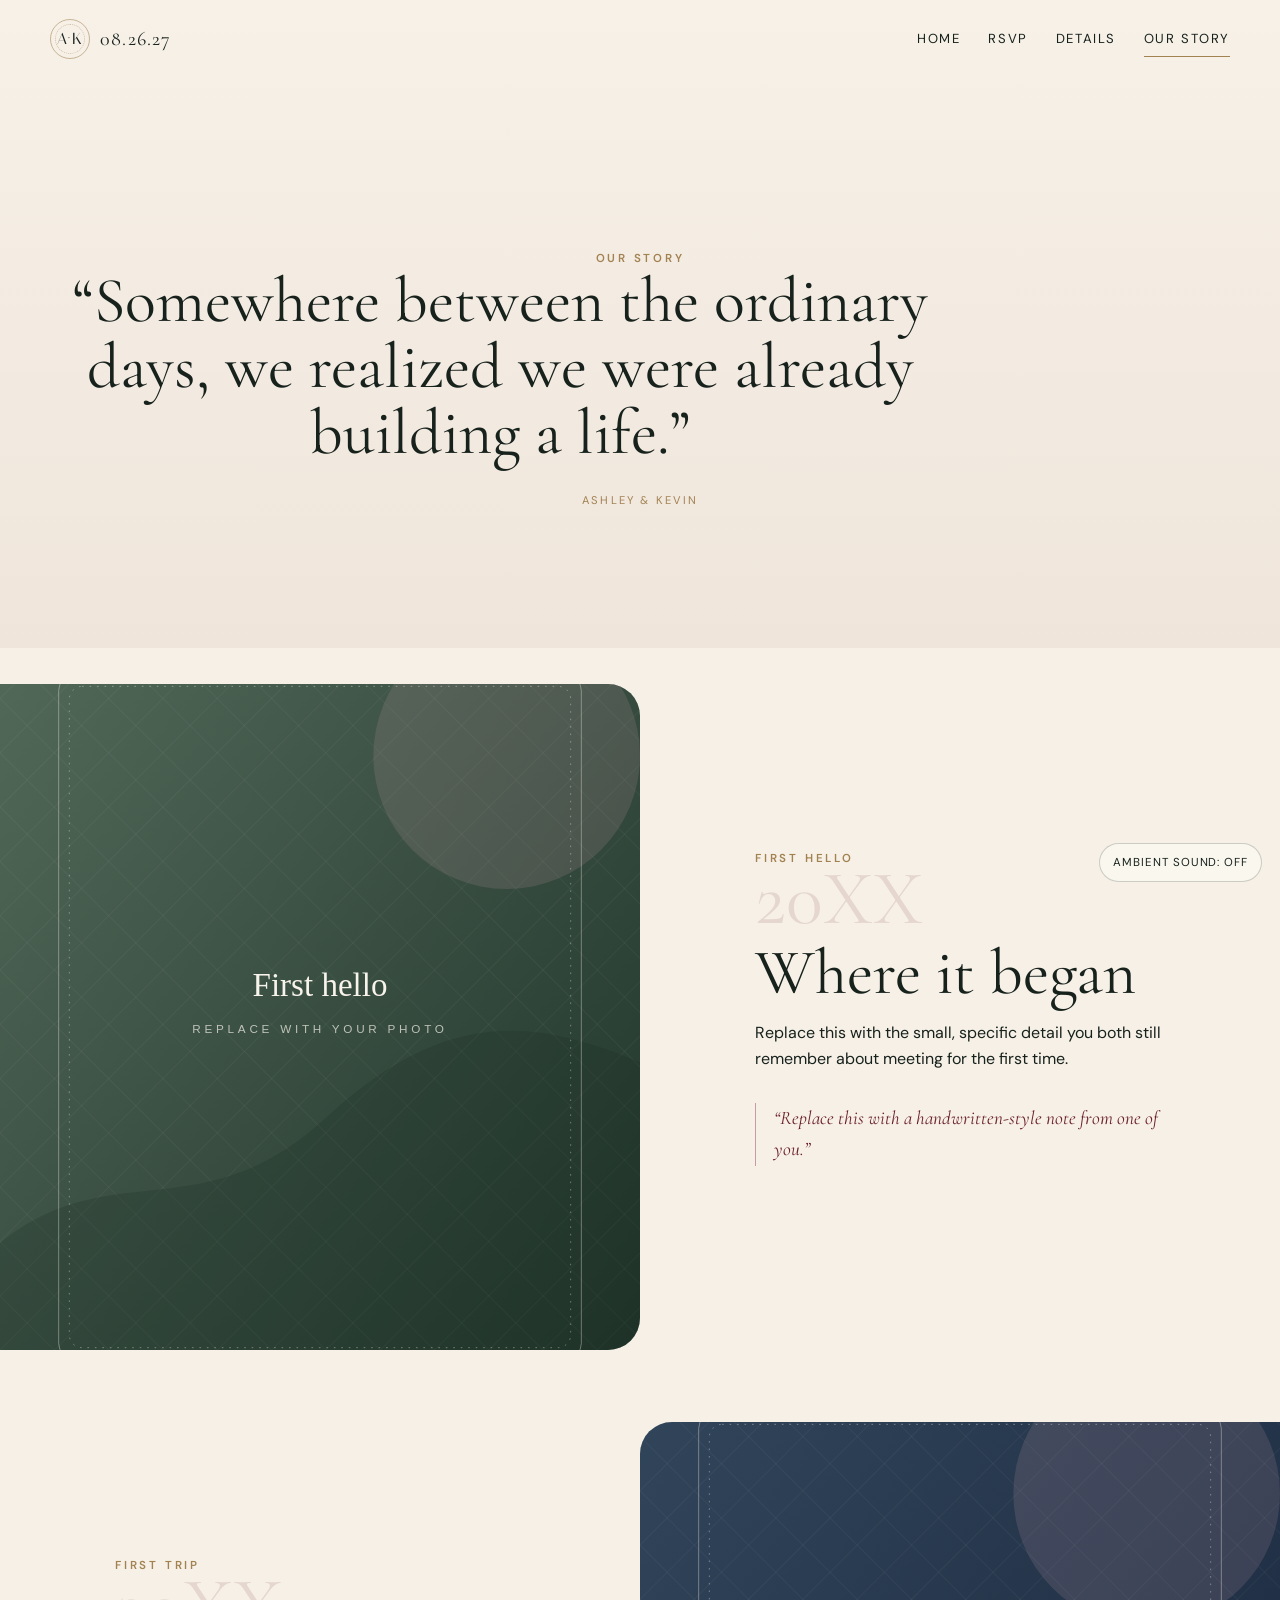
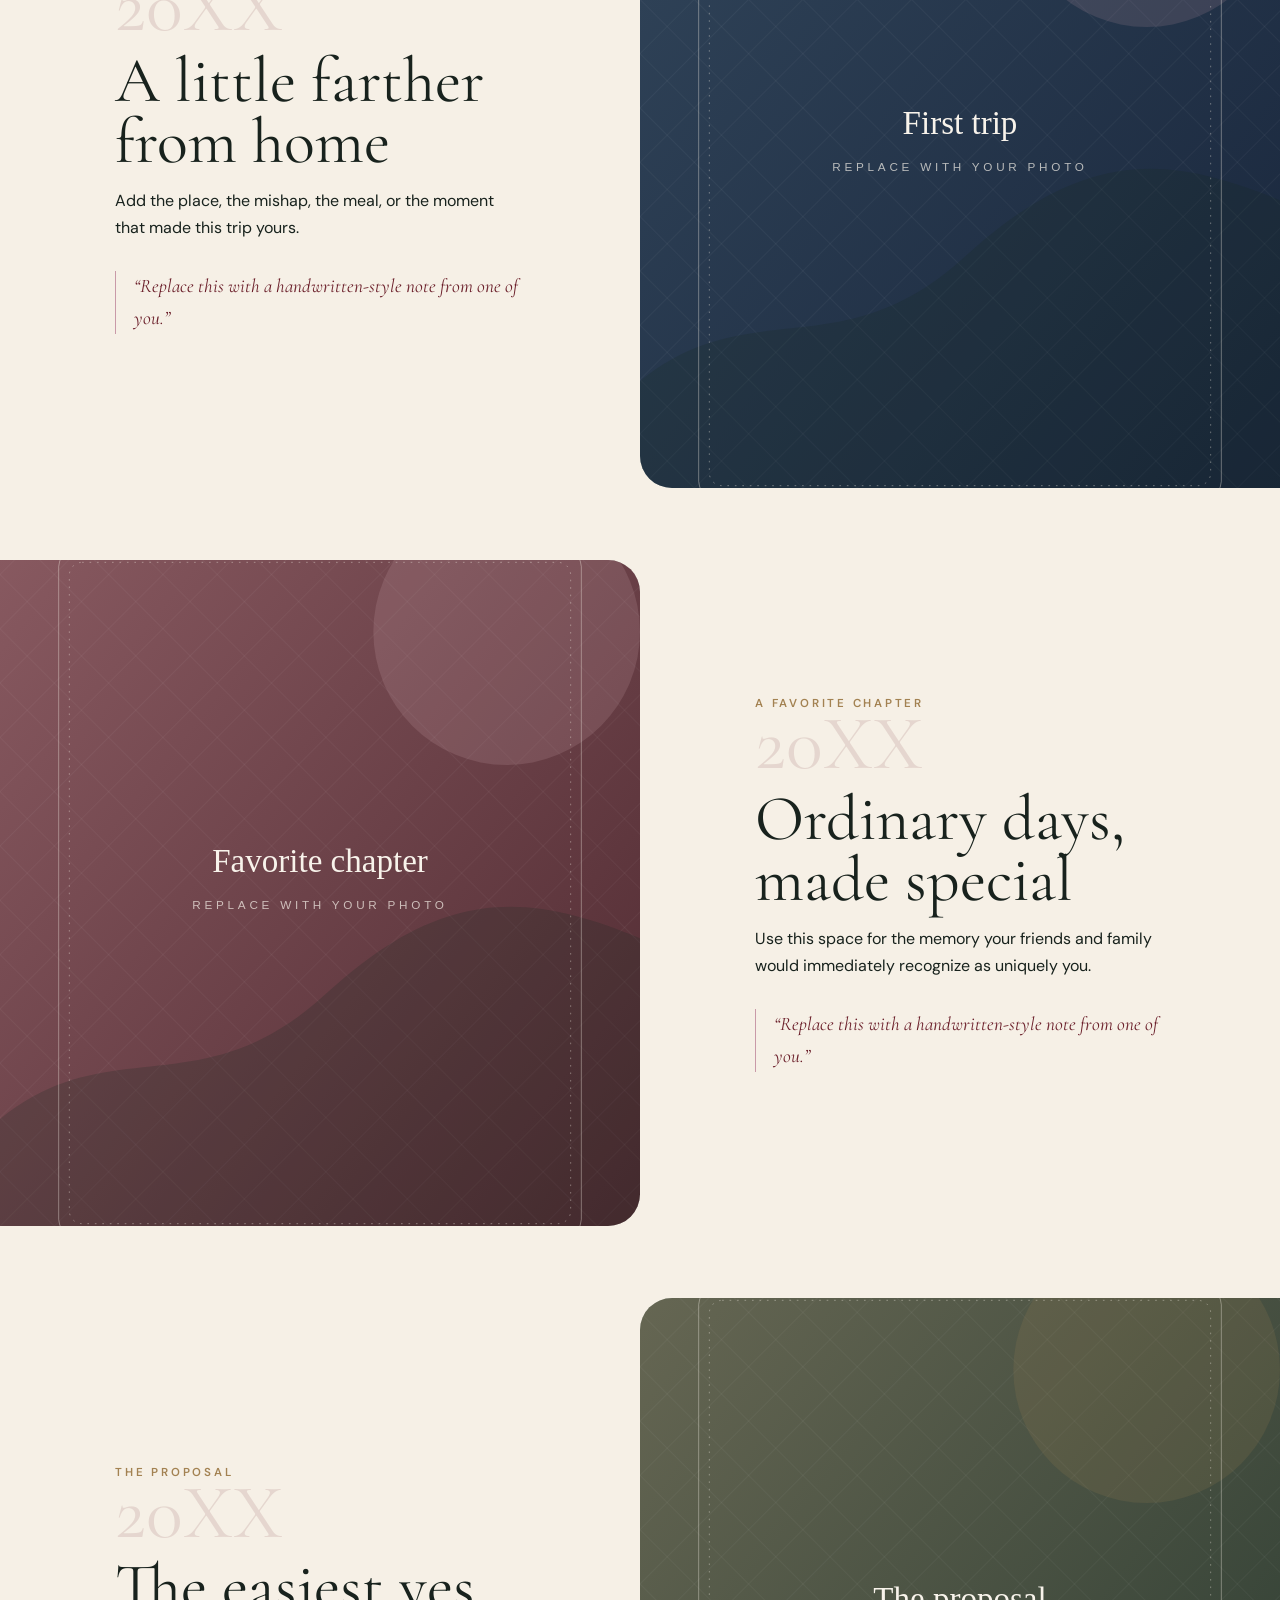
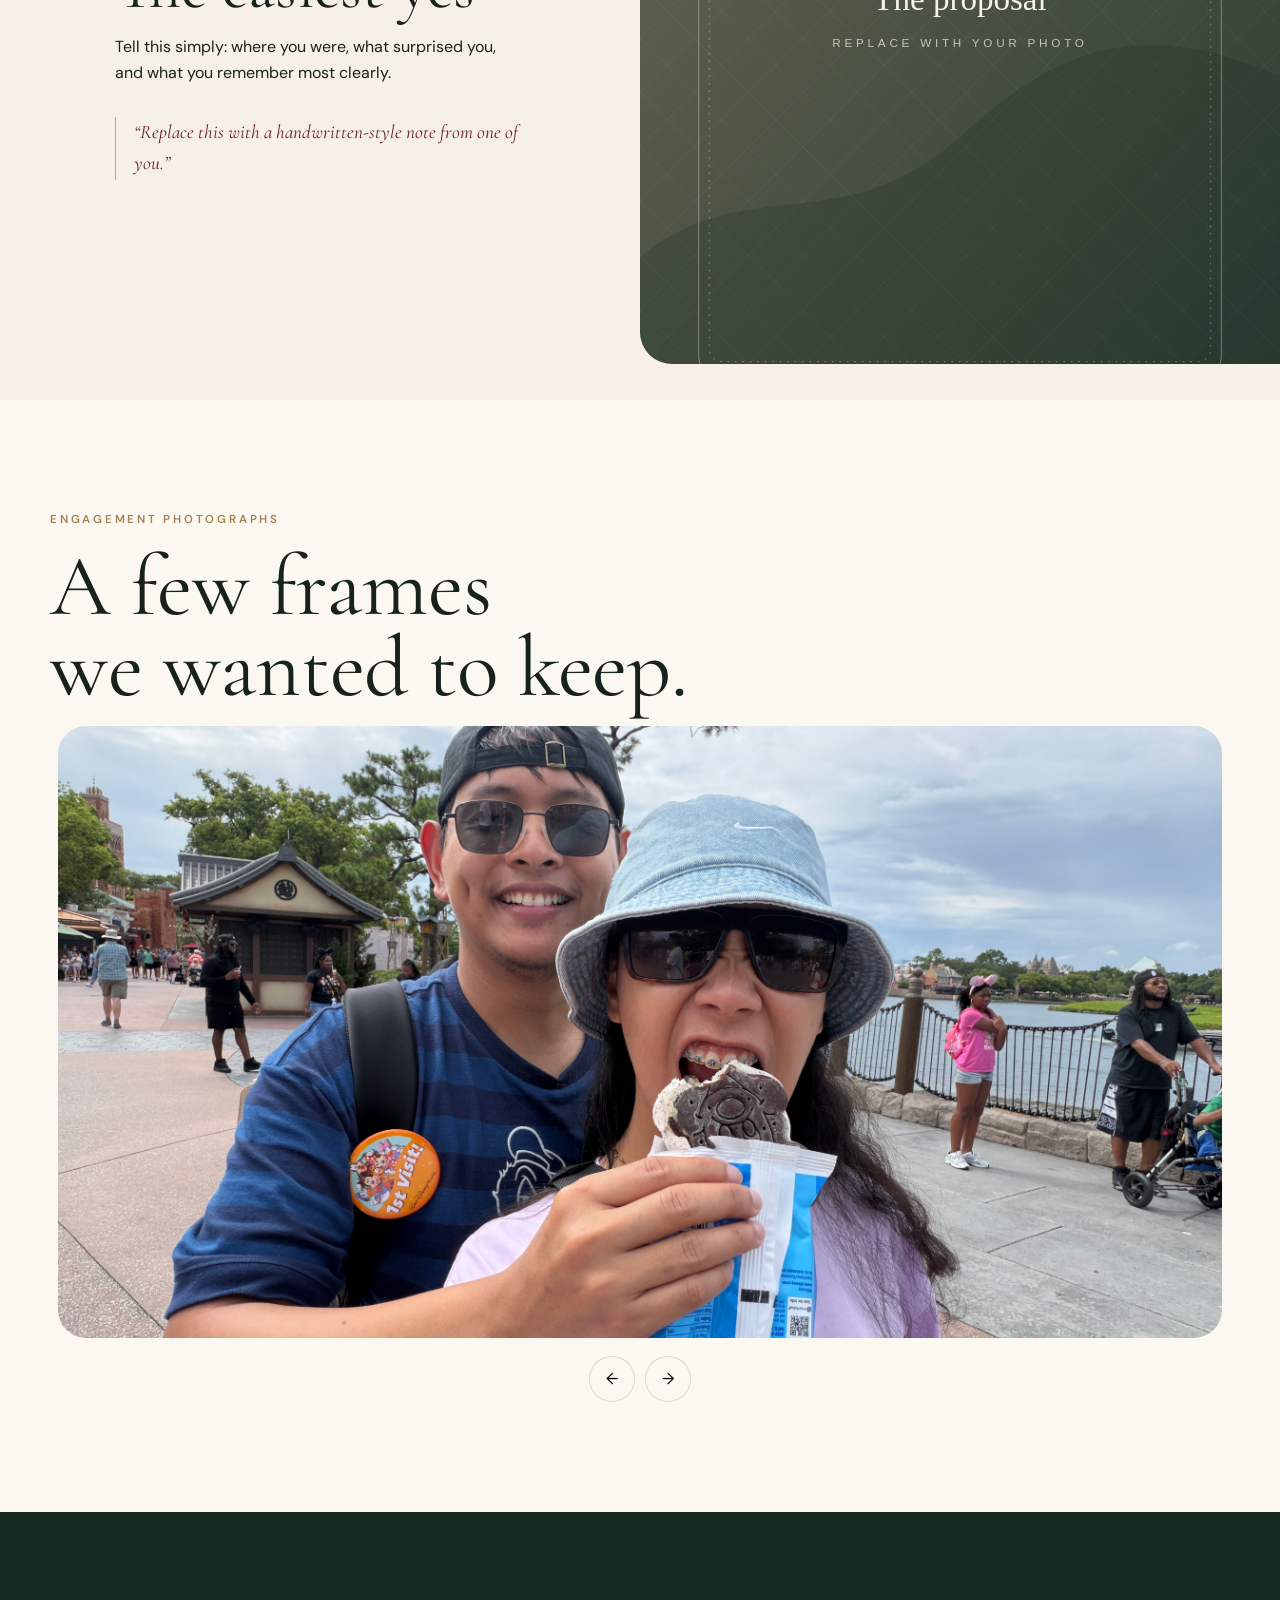
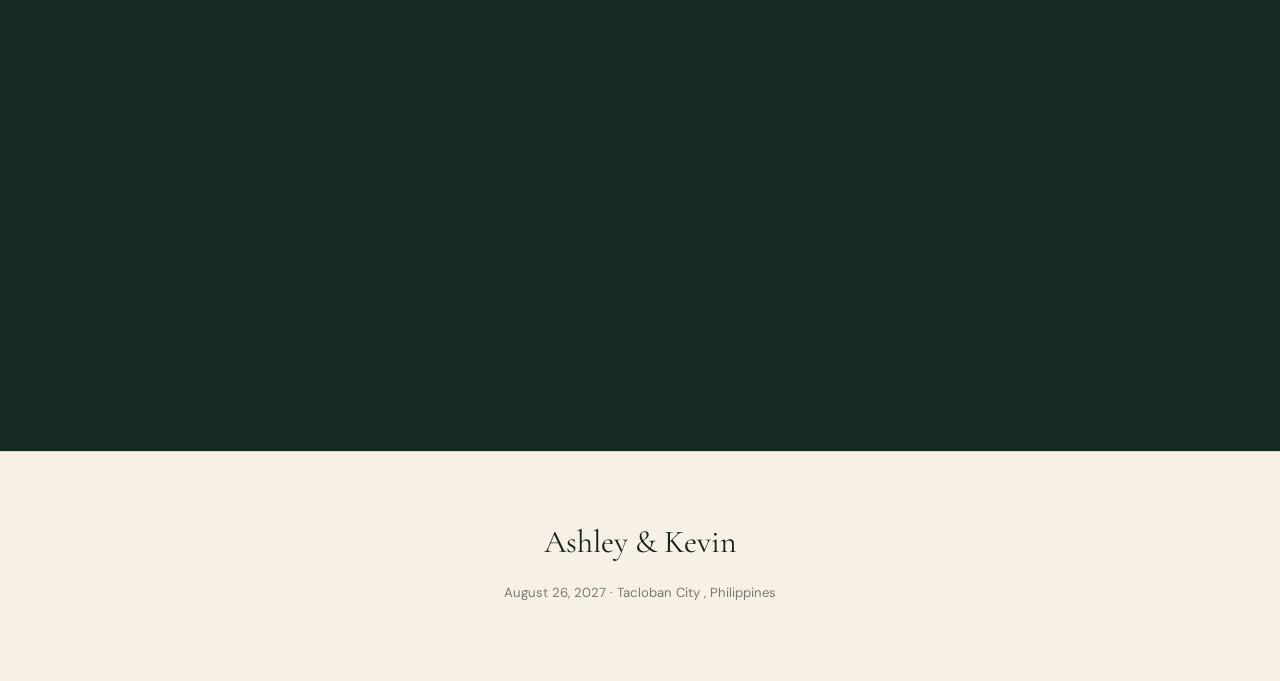
==== commit 8c62f121: "Add images" ====
--- a/story.html
+++ b/story.html
@@ -94,13 +94,34 @@
      <div aria-label="Engagement photo carousel" class="carousel-shell reveal">
       <div class="carousel-track">
        <div class="carousel-slide">
-        <img alt="Engagement photo placeholder one" loading="lazy" src="assets/images/carousel-01.svg"/>
+        <img alt="Engagement photo placeholder one" loading="lazy" src="assets/images/carousel-01.jpg"/>
        </div>
        <div class="carousel-slide">
-        <img alt="Engagement photo placeholder two" loading="lazy" src="assets/images/carousel-02.svg"/>
+        <img alt="Engagement photo placeholder two" loading="lazy" src="assets/images/carousel-02.jpg"/>
        </div>
        <div class="carousel-slide">
-        <img alt="Engagement photo placeholder three" loading="lazy" src="assets/images/carousel-03.svg"/>
+        <img alt="Engagement photo placeholder three" loading="lazy" src="assets/images/carousel-03.jpg"/>
+       </div>
+       <div class="carousel-slide">
+        <img alt="Engagement photo placeholder three" loading="lazy" src="assets/images/carousel-10.mov"/>
+       </div>
+       <div class="carousel-slide">
+        <img alt="Engagement photo placeholder three" loading="lazy" src="assets/images/carousel-04.jpg"/>
+       </div>
+       <div class="carousel-slide">
+        <img alt="Engagement photo placeholder three" loading="lazy" src="assets/images/carousel-05.jpg"/>
+       </div>
+       <div class="carousel-slide">
+        <img alt="Engagement photo placeholder three" loading="lazy" src="assets/images/carousel-06.jpg"/>
+       </div>
+       <div class="carousel-slide">
+        <img alt="Engagement photo placeholder three" loading="lazy" src="assets/images/carousel-07.jpg"/>
+       </div>
+       <div class="carousel-slide">
+        <img alt="Engagement photo placeholder three" loading="lazy" src="assets/images/carousel-08.jpg"/>
+       </div>
+       <div class="carousel-slide">
+        <img alt="Engagement photo placeholder three" loading="lazy" src="assets/images/carousel-09.jpg"/>
        </div>
       </div>
       <div class="carousel-controls">
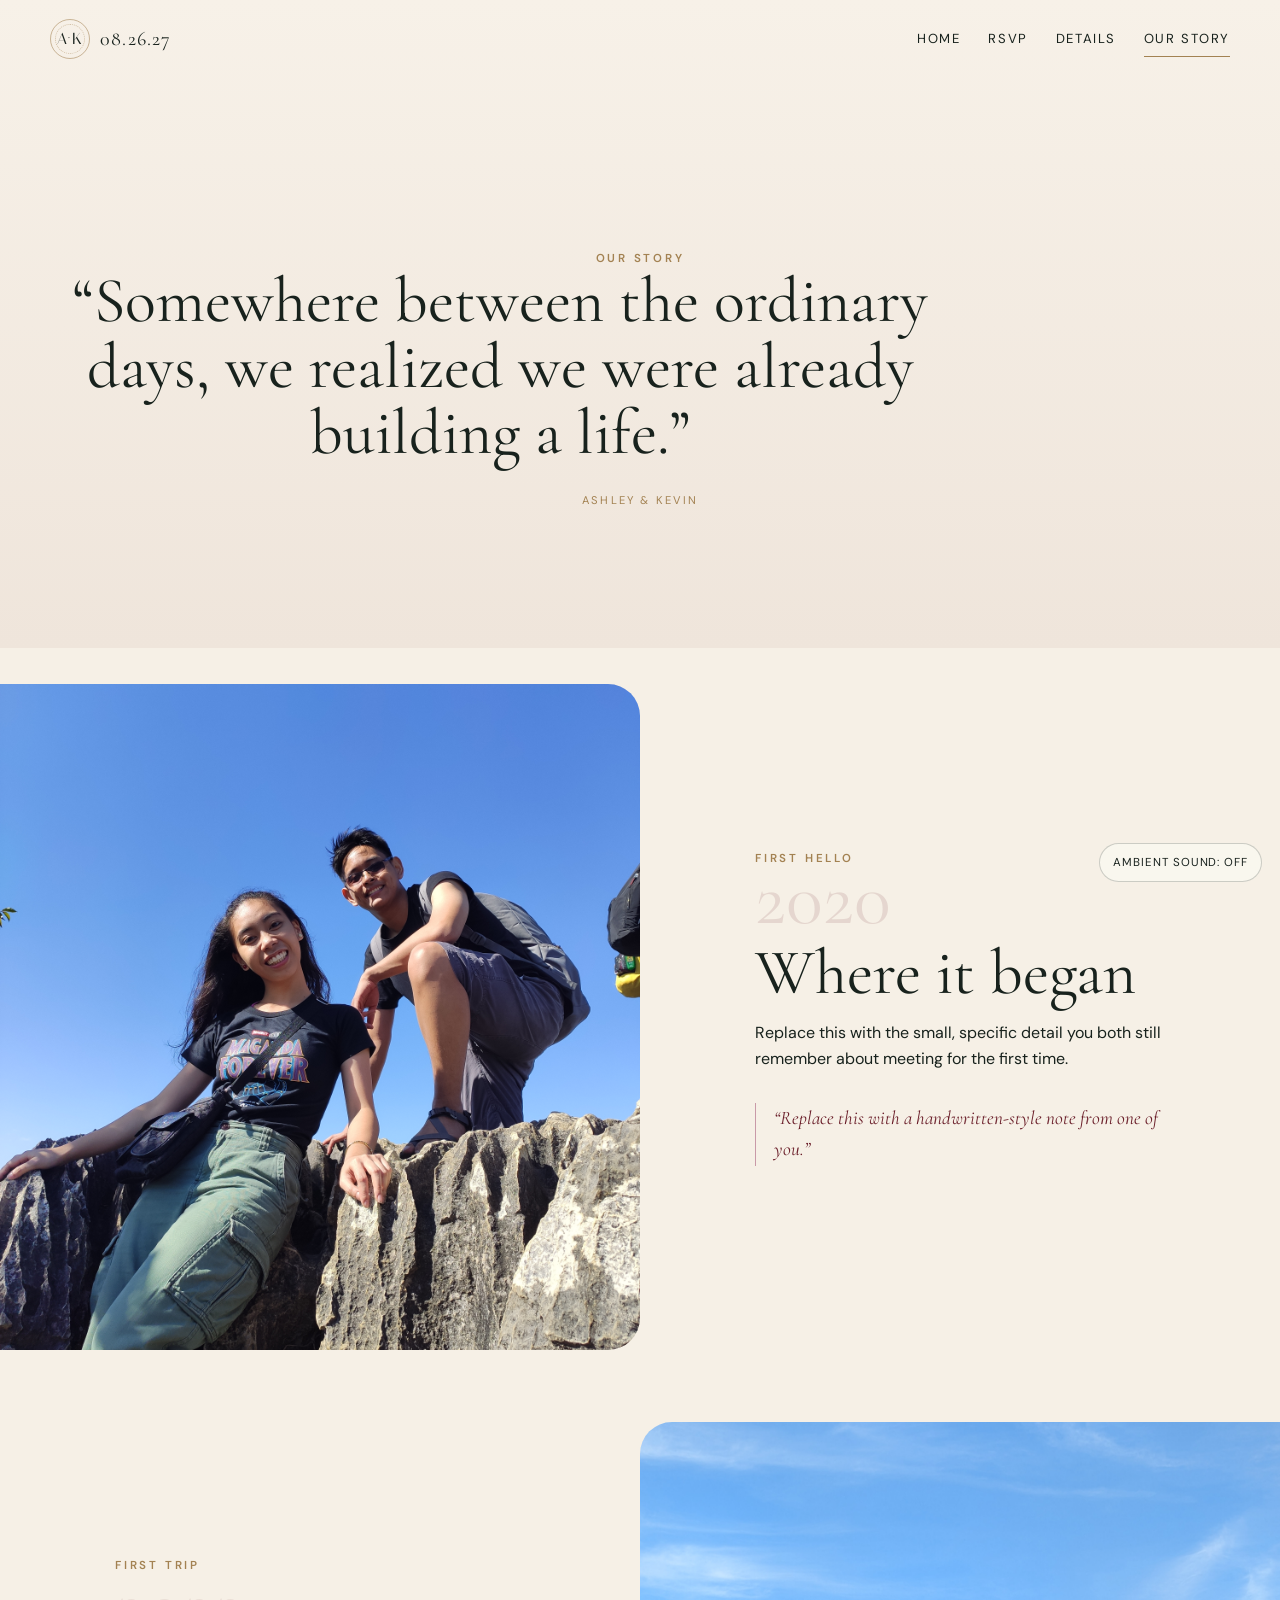
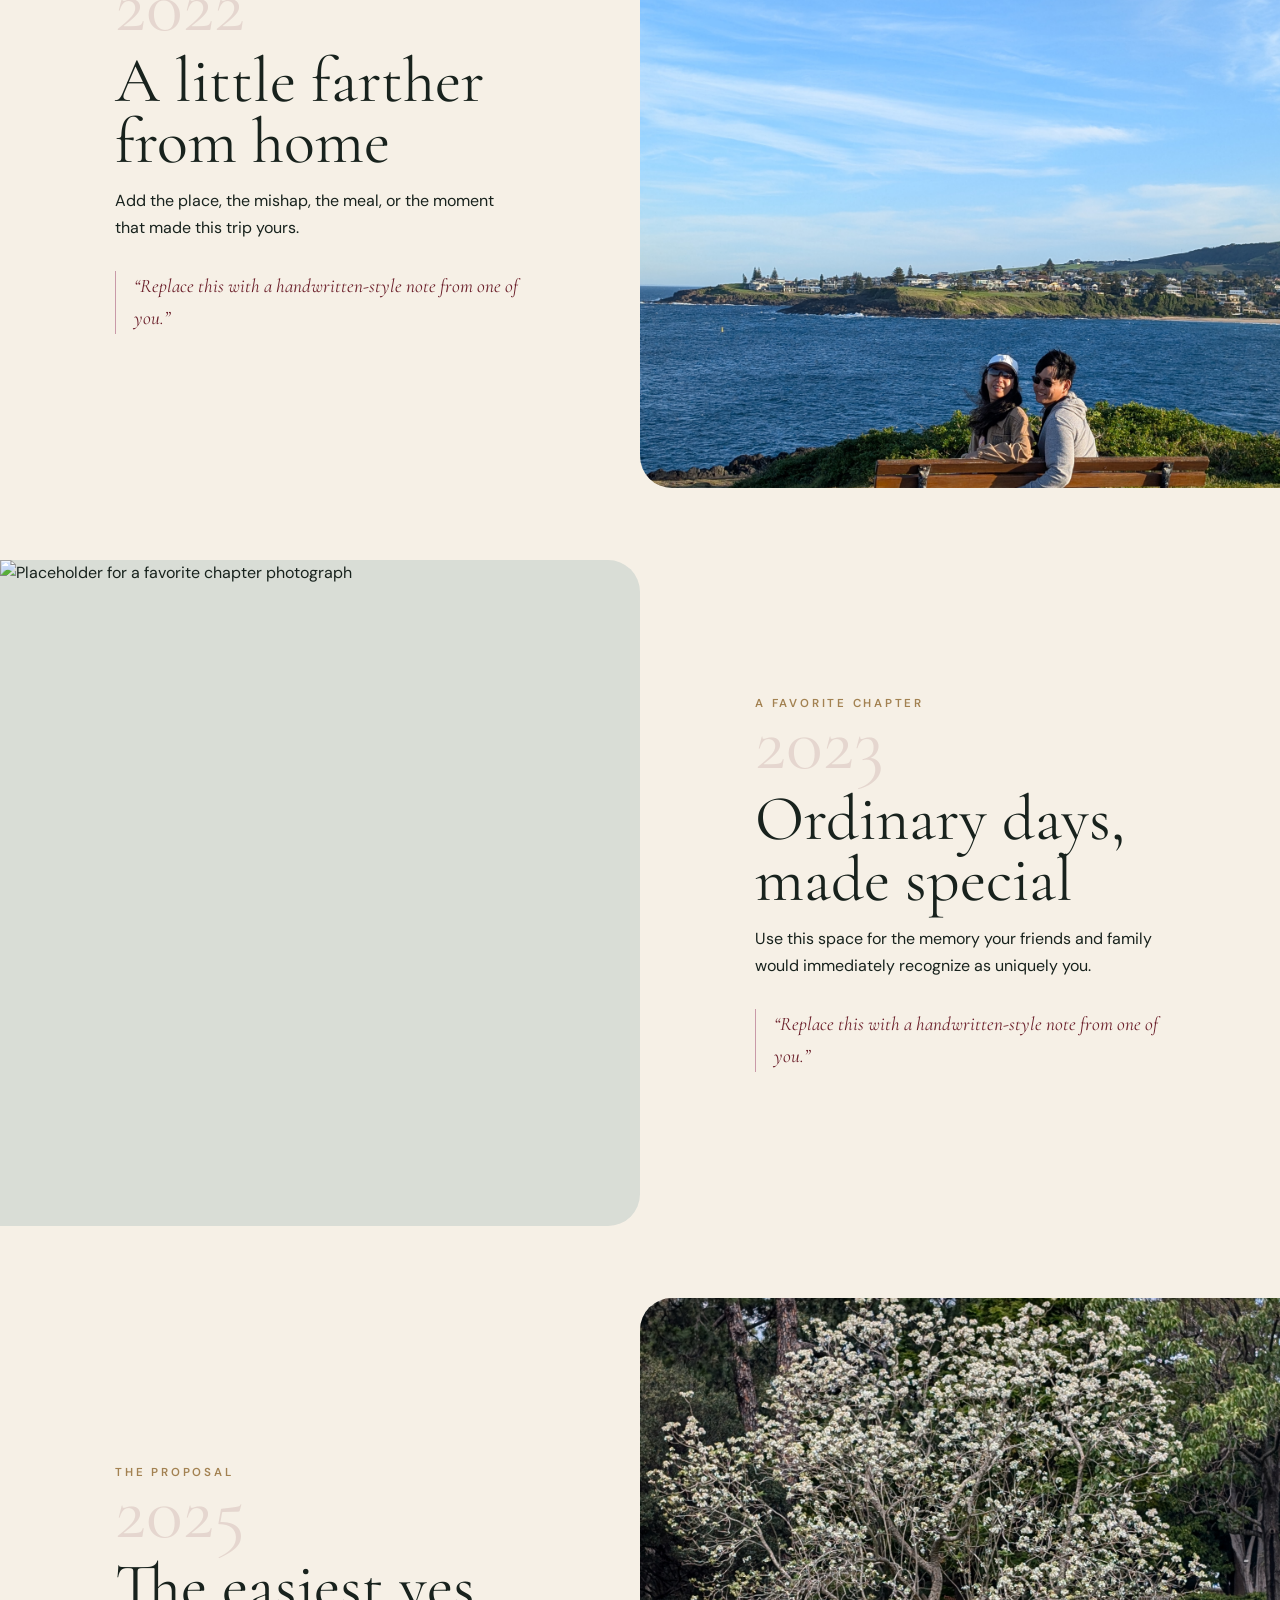
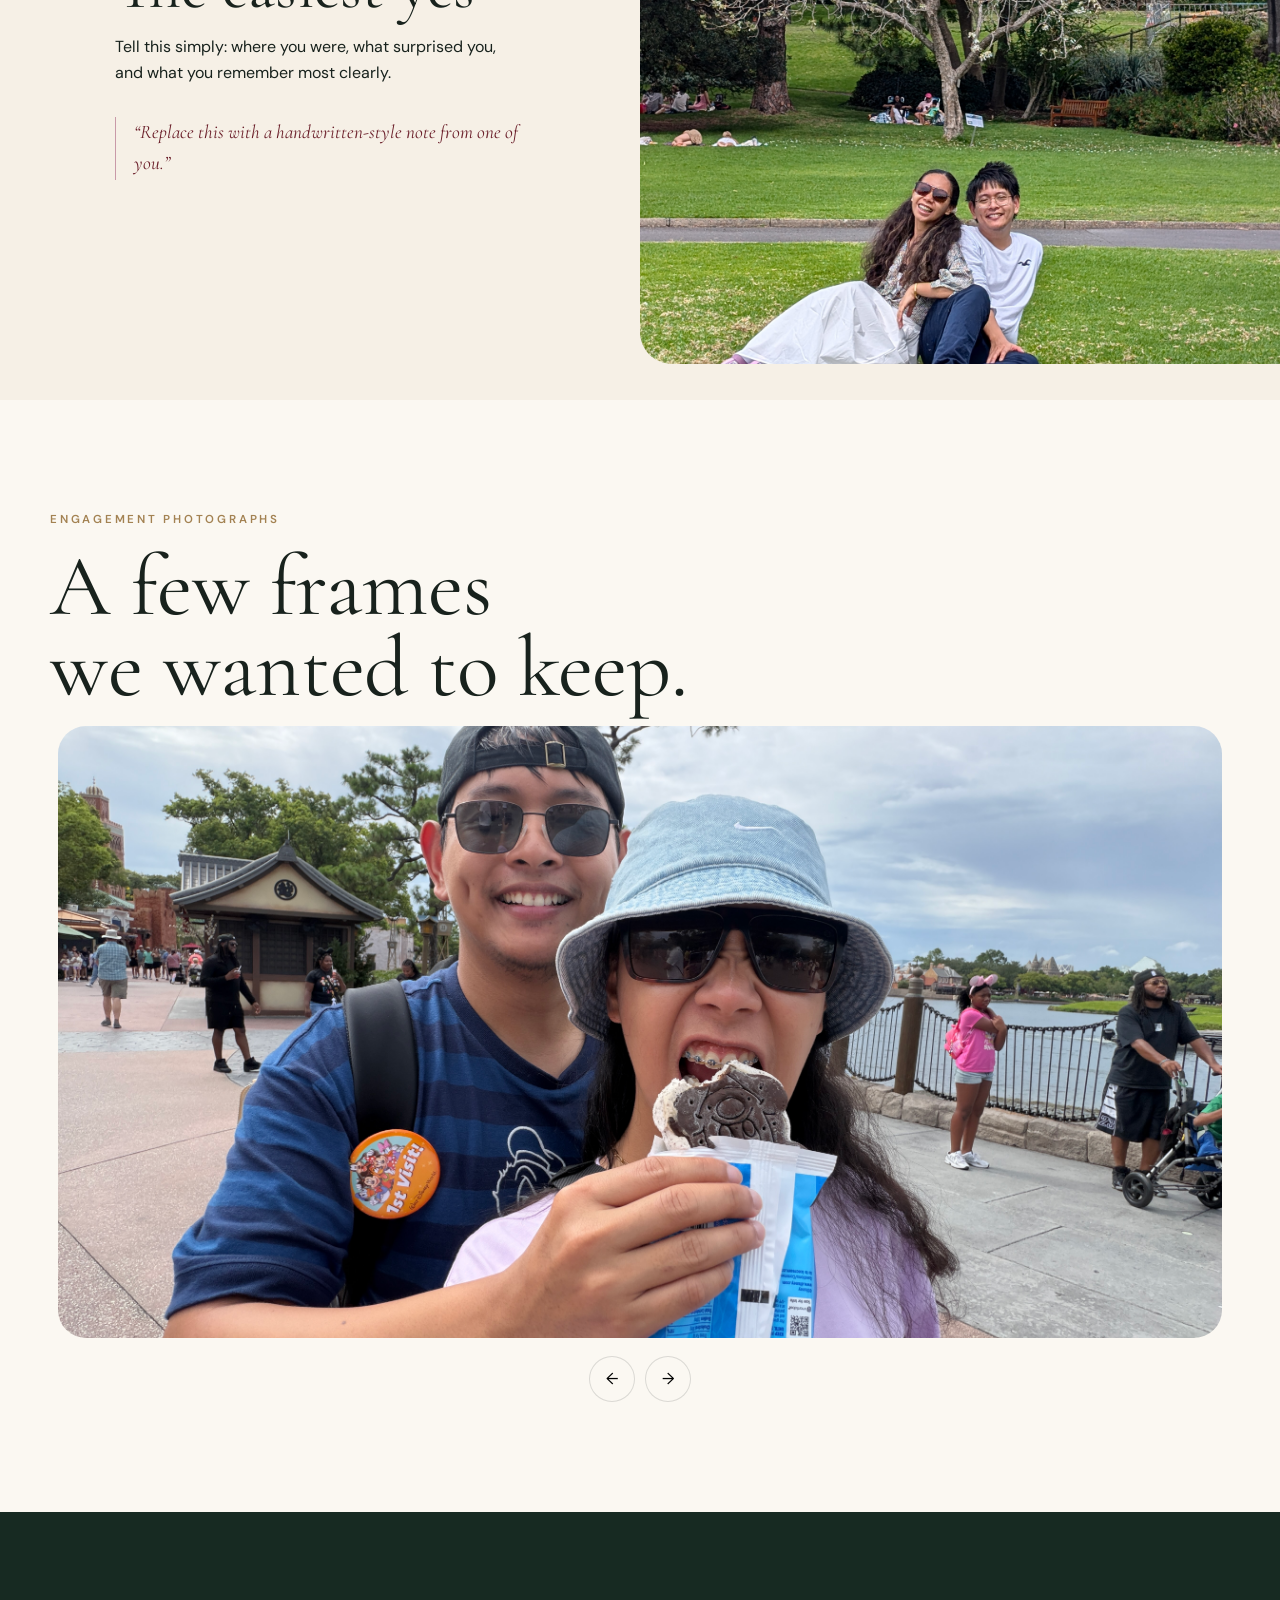
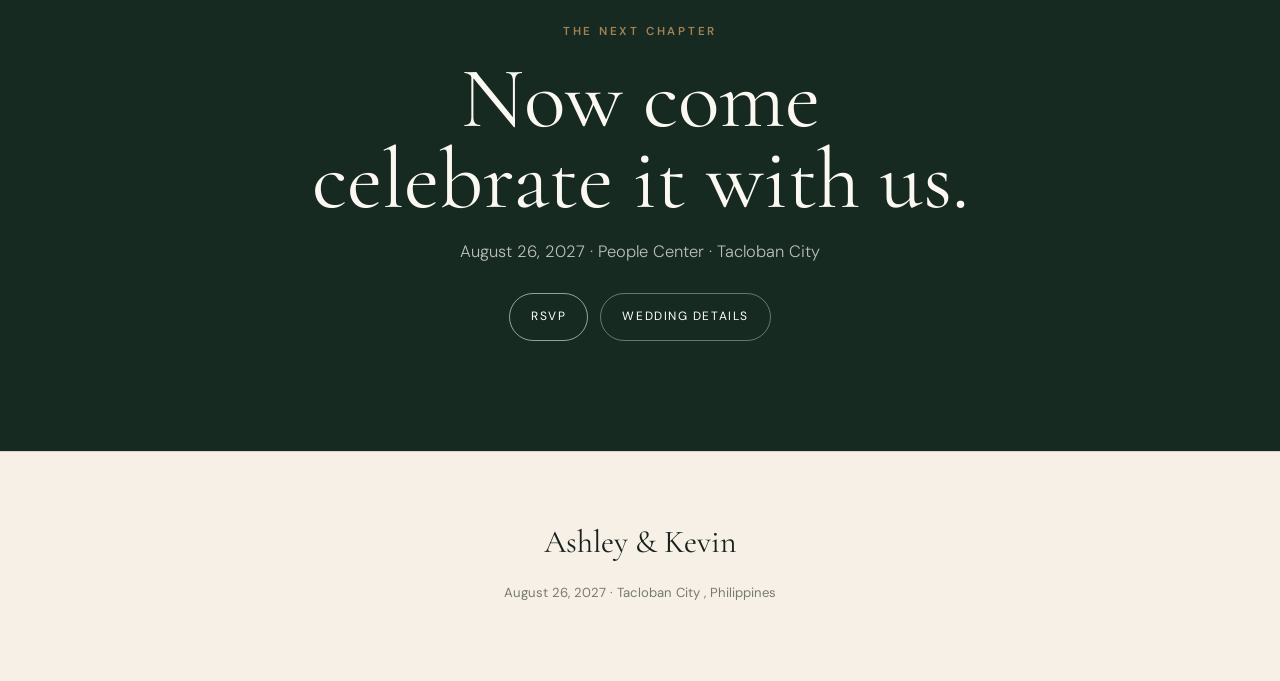
==== commit b4409f94: "Updated pages" ====
--- a/story.html
+++ b/story.html
@@ -4,7 +4,7 @@
   <meta charset="utf-8"/>
   <meta content="width=device-width,initial-scale=1" name="viewport"/>
   <title>
-   Our Love Story · [Bride Name] &amp; [Groom Name]
+   Our Love Story · Ashley &amp; Kevin
   </title>
   <link href="assets/css/styles.css" rel="stylesheet"/>
  </head>
